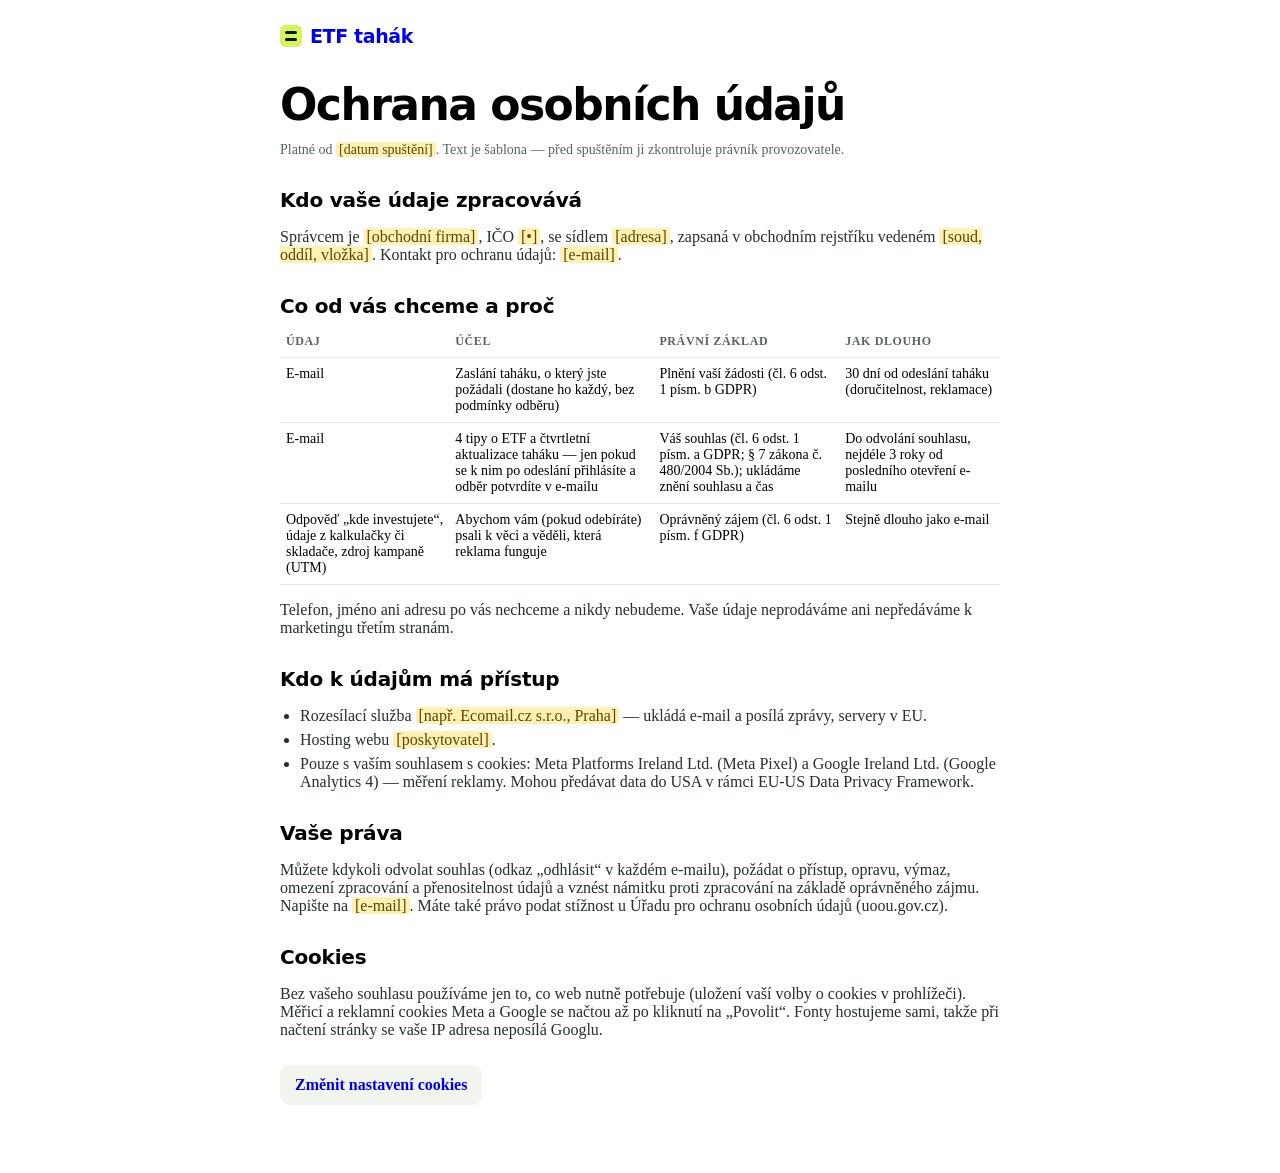
==== public/ochrana-udaju/index.html @ e78ea069 "Final site: sample B in a light theme, ready for Vercel from GitHub - public/ is the live site: the " ====
<!doctype html>
<html lang="cs">
<head>
<meta charset="utf-8">
<meta name="viewport" content="width=device-width, initial-scale=1, viewport-fit=cover">
<title>Ochrana osobních údajů | ETF tahák</title>
<meta name="color-scheme" content="only light">
<meta name="theme-color" content="#FFFFFF">
<link rel="icon" href="/favicon.svg" type="image/svg+xml">
<link rel="stylesheet" href="/assets/fonts/fonts.css">
<link rel="stylesheet" href="/assets/base.css">
<style>
:root { color-scheme: only light; --bg: #FFFFFF; --card: #FFFFFF; --ink: #0F1713; --muted: #59645D; --line: #E3E7E1; --accent: #D4F45A; --danger: #C2361A;
  --font-head: "Bricolage Grotesque", system-ui, sans-serif; --font-body: "Bricolage Grotesque", system-ui, sans-serif; --font-mono: "JetBrains Mono", monospace;
  --consent-bg: #0F1713; --consent-ink: #FFFFFF; }
body { font-variation-settings: "opsz" 14; }
.wrap { max-width: 720px; margin: 0 auto; padding: 0 16px 60px; }
.top { height: 56px; display: flex; align-items: center; } .top a { font: 800 19px/1 var(--font-head); letter-spacing: -.02em; text-decoration: none; display: flex; align-items: center; gap: 8px; }
.top i { width: 22px; height: 22px; border-radius: 6px; background: var(--accent); position: relative; flex: none; }
.top i::before, .top i::after { content: ""; position: absolute; left: 5px; right: 5px; height: 3px; border-radius: 2px; background: var(--ink); }
.top i::before { top: 6px; } .top i::after { bottom: 6px; }
h1 { font: 800 clamp(30px, 7vw, 44px)/1.05 var(--font-head); font-variation-settings: "opsz" 96; letter-spacing: -.035em; margin: 18px 0 8px; }
h2 { font: 800 20px/1.2 var(--font-head); margin: 30px 0 8px; letter-spacing: -.01em; }
p, li { color: #26302A; } p + p { margin-top: 10px; } ul { padding-left: 20px; } li + li { margin-top: 6px; }
.muted { color: var(--muted); font-size: 14px; }
.ph { background: #FFF0B3; color: #5C4700; padding: 0 3px; border-radius: 3px; }
table { width: 100%; border-collapse: collapse; font-size: 14px; margin-top: 8px; } th, td { text-align: left; padding: 8px 6px; border-bottom: 1px solid var(--line); vertical-align: top; }
th { font-size: 12px; text-transform: uppercase; letter-spacing: .05em; color: var(--muted); }
.btn { display: inline-block; margin-top: 10px; background: #F2F4EE; border-radius: 10px; padding: 11px 15px; font-weight: 700; text-decoration: none; }
</style>
<script src="/assets/config.js"></script>
<script src="/assets/consent.js"></script>
</head>
<body>
<div class="wrap">
  <header class="top"><a href="/"><i aria-hidden="true"></i>ETF tahák</a></header>
  <h1>Ochrana osobních údajů</h1>
  <p class="muted">Platné od <span class="ph">[datum spuštění]</span>. Text je šablona — před spuštěním ji zkontroluje právník provozovatele.</p>

  <h2>Kdo vaše údaje zpracovává</h2>
  <p>Správcem je <span class="ph">[obchodní firma]</span>, IČO <span class="ph">[•]</span>, se sídlem <span class="ph">[adresa]</span>, zapsaná v obchodním rejstříku vedeném <span class="ph">[soud, oddíl, vložka]</span>. Kontakt pro ochranu údajů: <span class="ph">[e-mail]</span>.</p>

  <h2>Co od vás chceme a proč</h2>
  <table>
    <thead><tr><th>Údaj</th><th>Účel</th><th>Právní základ</th><th>Jak dlouho</th></tr></thead>
    <tbody>
      <tr><td>E-mail</td><td>Zaslání taháku, o který jste požádali (dostane ho každý, bez podmínky odběru)</td><td>Plnění vaší žádosti (čl. 6 odst. 1 písm. b GDPR)</td><td>30 dní od odeslání taháku (doručitelnost, reklamace)</td></tr>
      <tr><td>E-mail</td><td>4 tipy o ETF a čtvrtletní aktualizace taháku — jen pokud se k nim po odeslání přihlásíte a odběr potvrdíte v e-mailu</td><td>Váš souhlas (čl. 6 odst. 1 písm. a GDPR; § 7 zákona č. 480/2004 Sb.); ukládáme znění souhlasu a čas</td><td>Do odvolání souhlasu, nejdéle 3 roky od posledního otevření e-mailu</td></tr>
      <tr><td>Odpověď „kde investujete“, údaje z kalkulačky či skladače, zdroj kampaně (UTM)</td><td>Abychom vám (pokud odebíráte) psali k věci a věděli, která reklama funguje</td><td>Oprávněný zájem (čl. 6 odst. 1 písm. f GDPR)</td><td>Stejně dlouho jako e-mail</td></tr>
    </tbody>
  </table>
  <p>Telefon, jméno ani adresu po vás nechceme a nikdy nebudeme. Vaše údaje neprodáváme ani nepředáváme k marketingu třetím stranám.</p>

  <h2>Kdo k údajům má přístup</h2>
  <ul>
    <li>Rozesílací služba <span class="ph">[např. Ecomail.cz s.r.o., Praha]</span> — ukládá e-mail a posílá zprávy, servery v EU.</li>
    <li>Hosting webu <span class="ph">[poskytovatel]</span>.</li>
    <li>Pouze s vaším souhlasem s cookies: Meta Platforms Ireland Ltd. (Meta Pixel) a Google Ireland Ltd. (Google Analytics 4) — měření reklamy. Mohou předávat data do USA v rámci EU-US Data Privacy Framework.</li>
  </ul>

  <h2>Vaše práva</h2>
  <p>Můžete kdykoli odvolat souhlas (odkaz „odhlásit“ v každém e-mailu), požádat o přístup, opravu, výmaz, omezení zpracování a přenositelnost údajů a vznést námitku proti zpracování na základě oprávněného zájmu. Napište na <span class="ph">[e-mail]</span>. Máte také právo podat stížnost u Úřadu pro ochranu osobních údajů (uoou.gov.cz).</p>

  <h2 id="cookies">Cookies</h2>
  <p>Bez vašeho souhlasu používáme jen to, co web nutně potřebuje (uložení vaší volby o cookies v prohlížeči). Měřicí a reklamní cookies Meta a Google se načtou až po kliknutí na „Povolit“. Fonty hostujeme sami, takže při načtení stránky se vaše IP adresa neposílá Googlu.</p>
  <a href="#" class="btn" data-consent-reset>Změnit nastavení cookies</a>
</div>
</body>
</html>
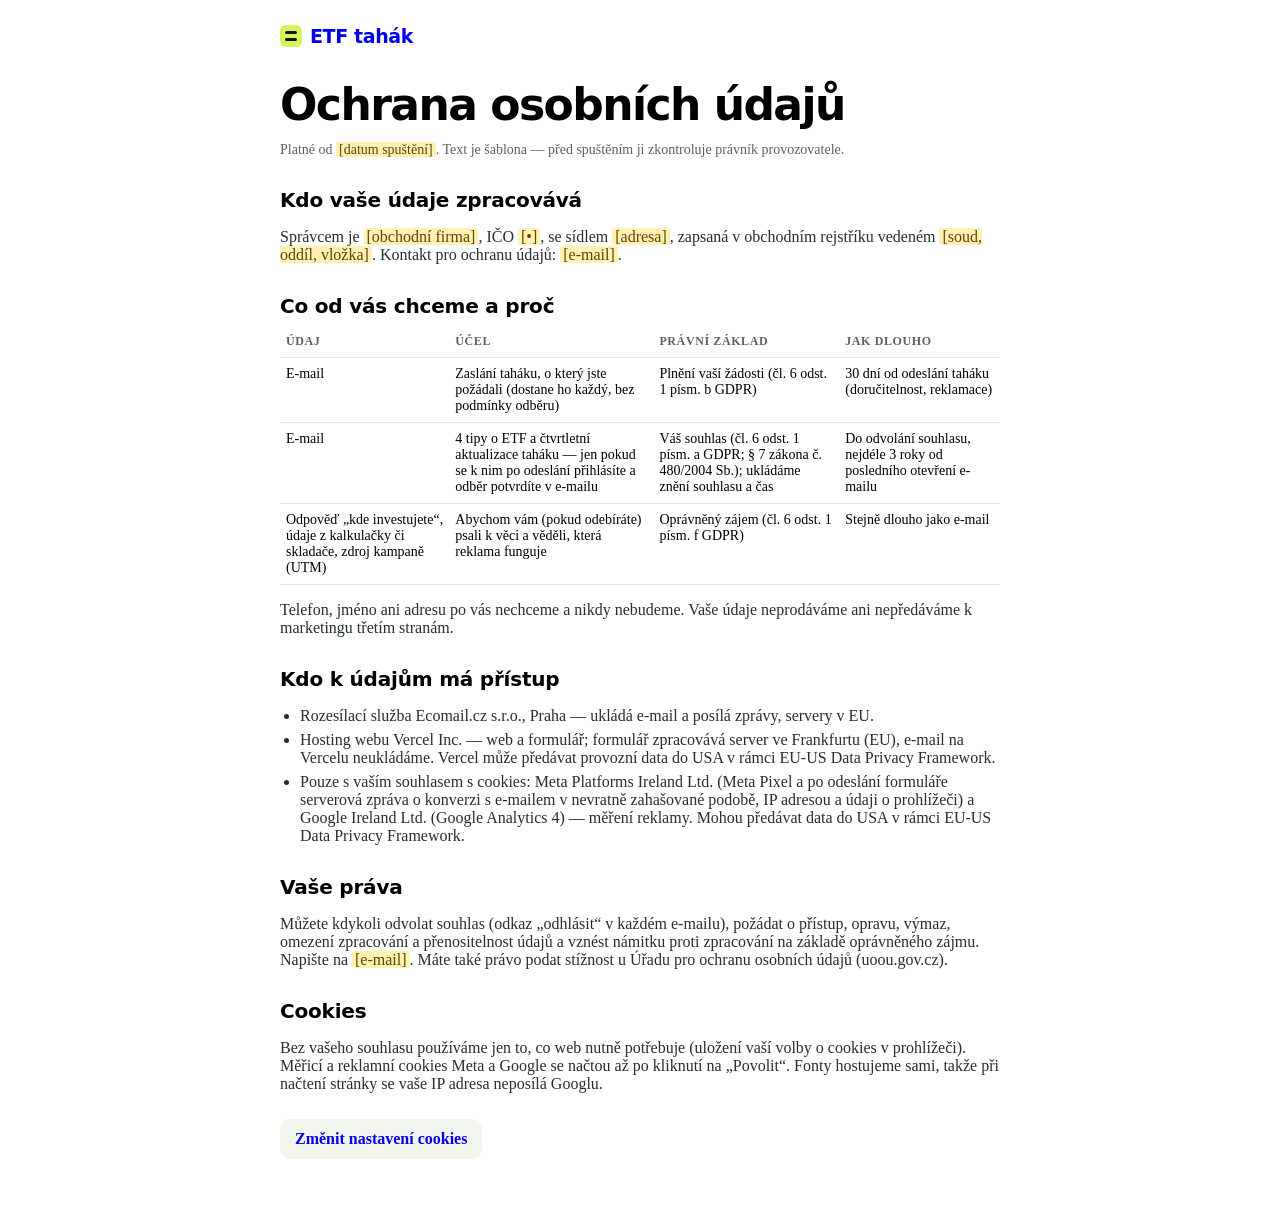
==== commit 43001ded: "Form endpoint: Vercel function for Ecomail and Meta Conversions API - api/lead.mjs: one function wit" ====
--- a/public/ochrana-udaju/index.html
+++ b/public/ochrana-udaju/index.html
@@ -53,9 +53,9 @@
 
   <h2>Kdo k údajům má přístup</h2>
   <ul>
-    <li>Rozesílací služba <span class="ph">[např. Ecomail.cz s.r.o., Praha]</span> — ukládá e-mail a posílá zprávy, servery v EU.</li>
-    <li>Hosting webu <span class="ph">[poskytovatel]</span>.</li>
-    <li>Pouze s vaším souhlasem s cookies: Meta Platforms Ireland Ltd. (Meta Pixel) a Google Ireland Ltd. (Google Analytics 4) — měření reklamy. Mohou předávat data do USA v rámci EU-US Data Privacy Framework.</li>
+    <li>Rozesílací služba Ecomail.cz s.r.o., Praha — ukládá e-mail a posílá zprávy, servery v EU.</li>
+    <li>Hosting webu Vercel Inc. — web a formulář; formulář zpracovává server ve Frankfurtu (EU), e-mail na Vercelu neukládáme. Vercel může předávat provozní data do USA v rámci EU-US Data Privacy Framework.</li>
+    <li>Pouze s vaším souhlasem s cookies: Meta Platforms Ireland Ltd. (Meta Pixel a po odeslání formuláře serverová zpráva o konverzi s e-mailem v nevratně zahašované podobě, IP adresou a údaji o prohlížeči) a Google Ireland Ltd. (Google Analytics 4) — měření reklamy. Mohou předávat data do USA v rámci EU-US Data Privacy Framework.</li>
   </ul>
 
   <h2>Vaše práva</h2>
